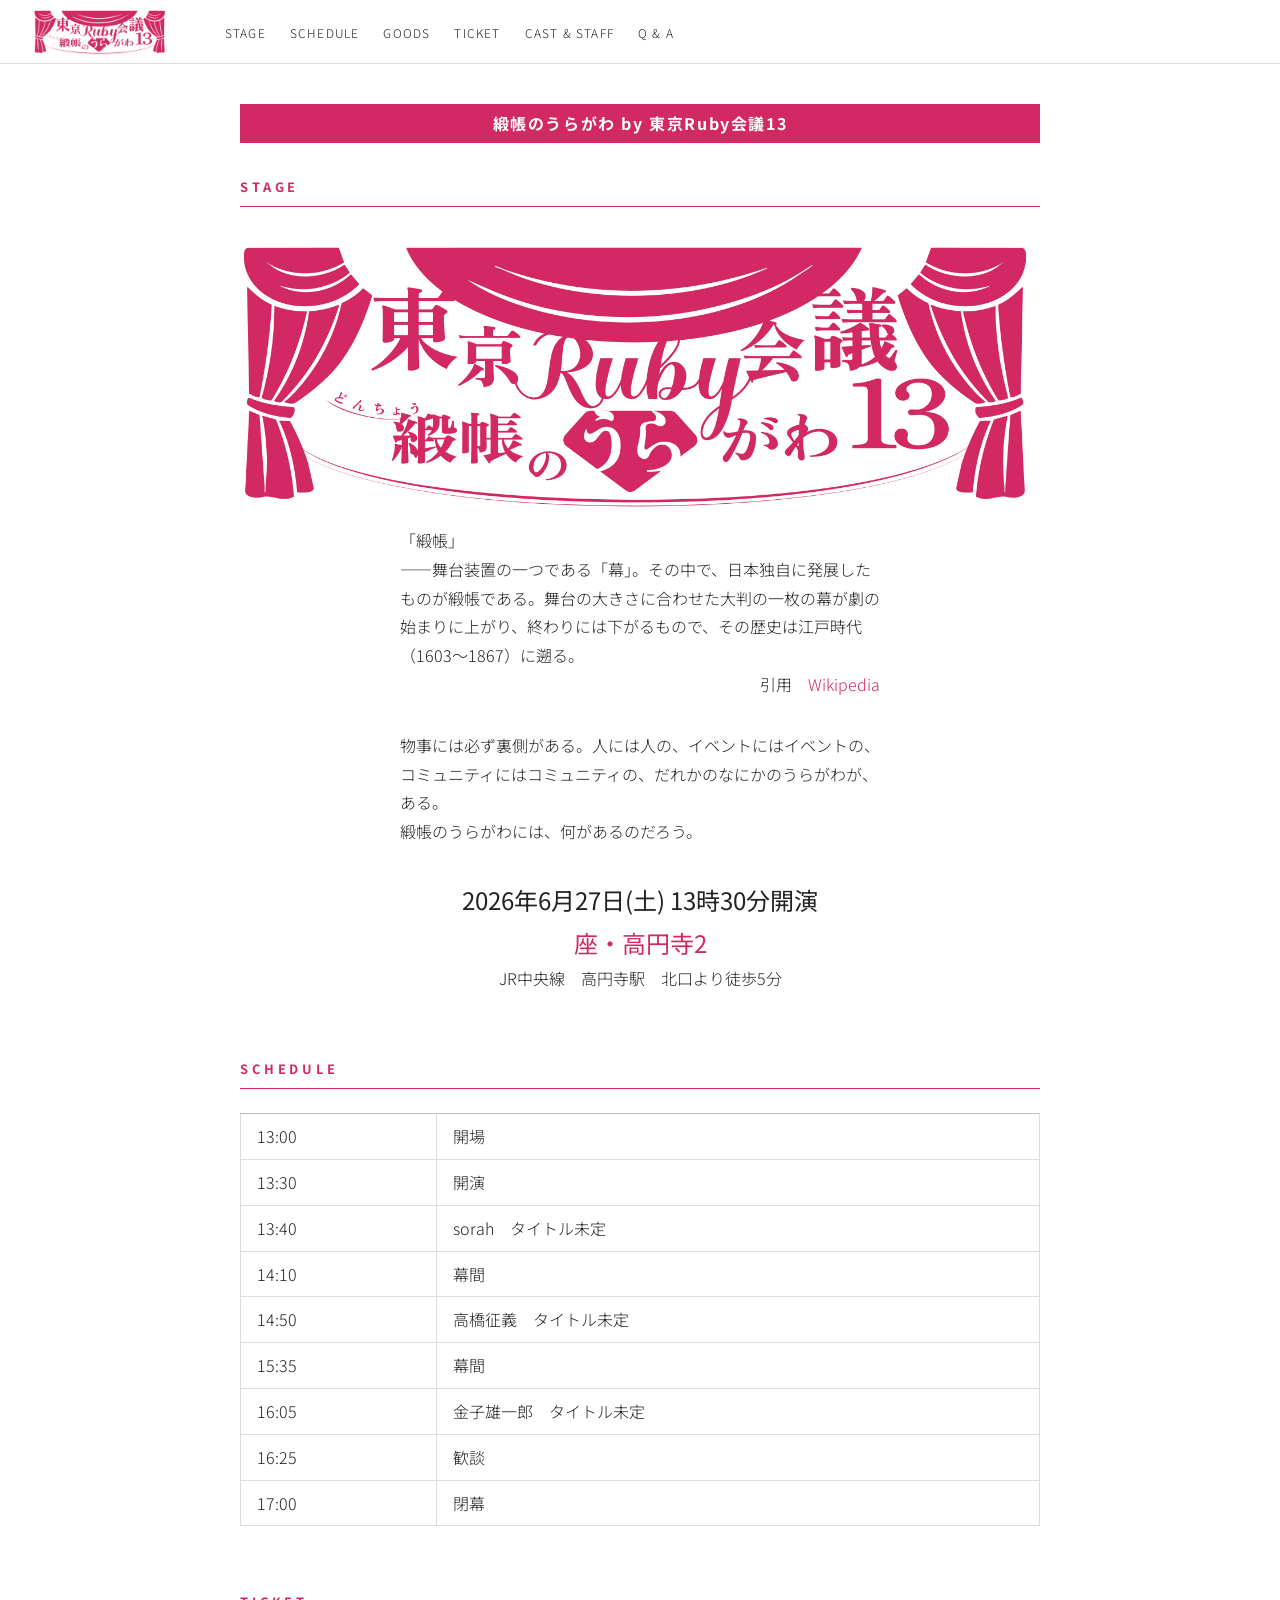
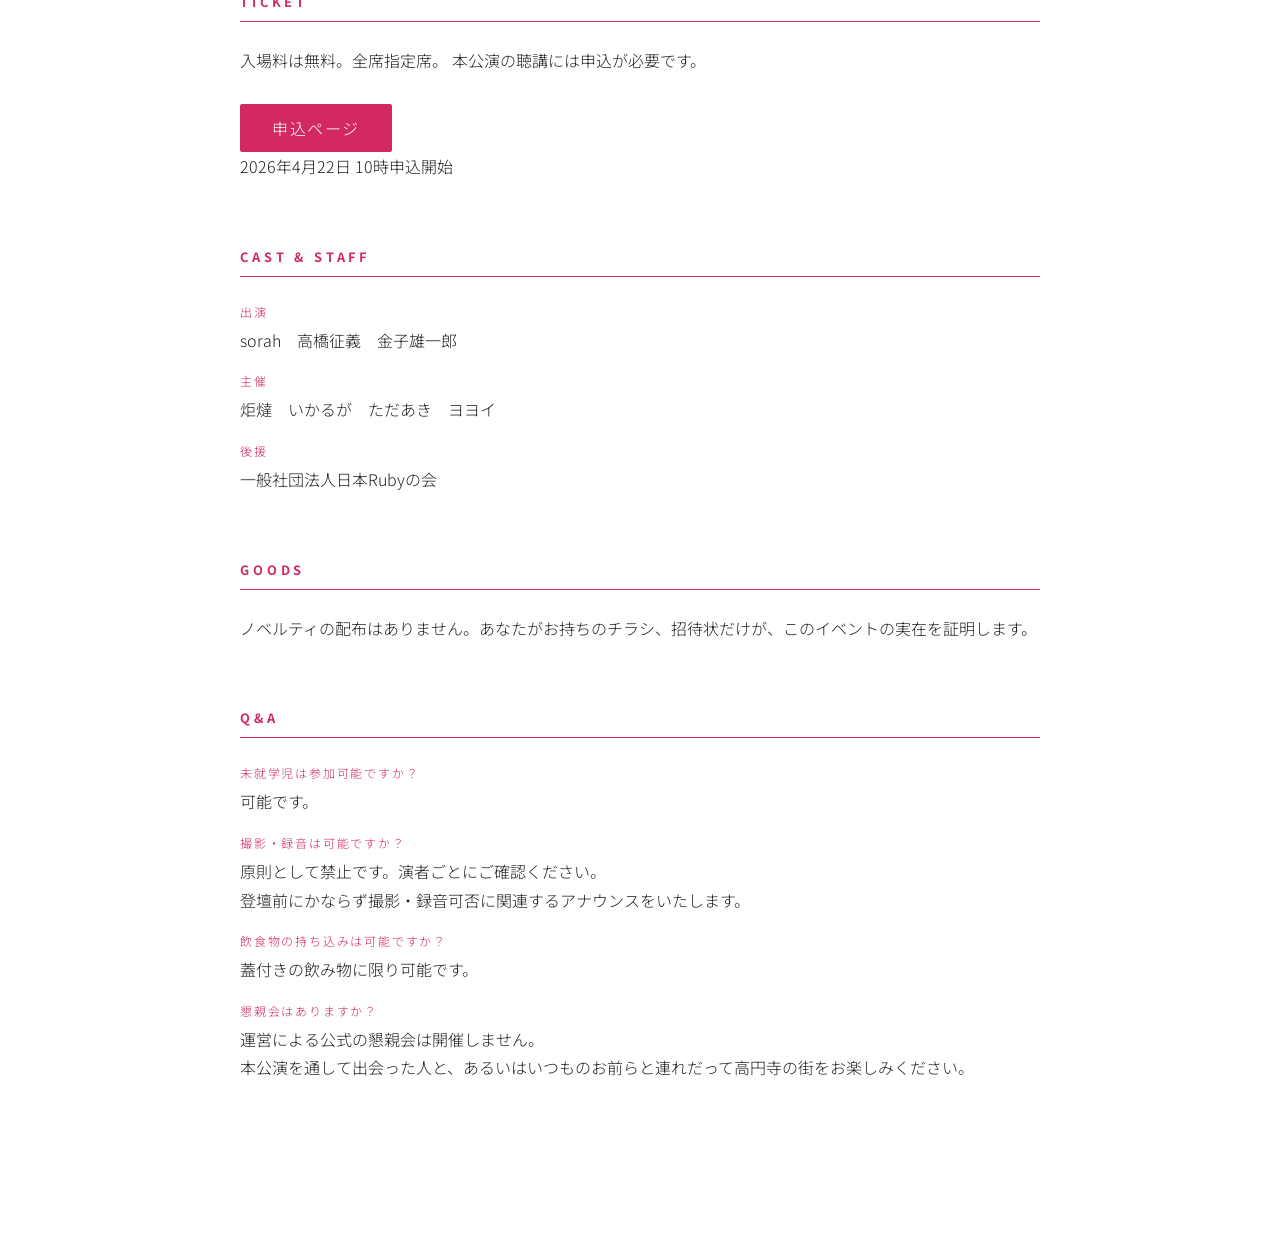
==== index.html @ 90d34770 "ロゴをjpgにして背景色を作る" ====
<!DOCTYPE html>
<html lang="ja">
<head>
  <meta charset="UTF-8">
  <meta name="viewport" content="width=device-width, initial-scale=1.0">
  <title>緞帳のうらがわ | 東京Ruby会議13</title>

  <meta property="og:title" content="東京Ruby会議13">
  <meta property="og:type" content="website">
  <meta property="og:url" content="https://regional.rubykaigi.org/tokyo13/">
  <meta property="og:site_name" content="東京Ruby会議13">
  <meta property="og:image" content="https://regional.rubykaigi.org/tokyo13/img/logo.jpg"/>
  <meta name="twitter:card" content="summary_large_image">
  <meta name="twitter:title" content="東京Ruby会議13">
  <meta name="twitter:image" content="https://regional.rubykaigi.org/tokyo13/img/logo.jpg">

  <link rel="stylesheet" href="https://fonts.googleapis.com/css2?family=Noto+Sans+JP:wght@300;400;700&family=Noto+Serif+JP:wght@300;400;700&family=Zen+Old+Mincho:wght@400;700&display=swap">
  <link rel="stylesheet" href="./css/stylesheet.css">
</head>
<body>
  <div id="global-nav">
    <div>
      <h1><a><img src="./img/logo.jpg"></a></h1>
    </div>
    <nav>
      <ul>
        <li><a href="#stage">STAGE</a></li>
        <li><a href="#schedule">SCHEDULE</a></li>
        <li><a href="#goods">GOODS</a></li>
        <li><a href="#ticket">TICKET</a></li>
        <li><a href="#cast-staff">CAST & STAFF</a></li>
        <li><a href="#qa">Q & A</a></li>
      </ul>
    </nav>
  </div>
  <div id="main-content">
    <article>
      <h1>緞帳のうらがわ by 東京Ruby会議13</h1>
      <section id="stage">
        <h2>STAGE</h2>
        <picture>
          <img src="./img/logo.jpg" alt="東京Ruby会議13は、2026年6月27日、土曜日に行われます。タイトルは「緞帳のうらがわ」。出演者はsorah、金子雄一郎、高橋征義の3名です。開場は13時、開演は13時30分予定。入場無料、自由席、未就学児参加可能。主催は炬燵(sakahukamaki)、いかるが(ikaruga777)、ただあき(torinoko)、ヨヨイ(nhayato)。後援は一般社団法人日本Rubyの会です。本公演の許可のない撮影・録音は固くお断りいたします。SNSにご掲載の場合は、他のお客様に必ずご確認ください。最新情報はhttps://regional.rubykaigi.org/tokyo13/をご確認ください。"></a></h1>
        </picture>
        <p>
          「緞帳」<br>
          ――舞台装置の一つである「幕」。その中で、日本独自に発展したものが緞帳である。舞台の大きさに合わせた大判の一枚の幕が劇の始まりに上がり、終わりには下がるもので、その歴史は江戸時代（1603～1867）に遡る。<br>
          <span class="right">
            引用　<a href="https://ja.wikipedia.org/wiki/%E7%B7%9E%E5%B8%B3" target="_blank">Wikipedia</a>
          </span>
        </p>
        <p>
          物事には必ず裏側がある。人には人の、イベントにはイベントの、コミュニティにはコミュニティの、だれかのなにかのうらがわが、ある。<br>
          緞帳のうらがわには、何があるのだろう。<br>
        </p>
        <p>
          <span class="large center">
            2026年6月27日(土) 13時30分開演<br>
            <a href="https://za-koenji.jp/" target="_blank" rel="noopener noreferrer">座・高円寺2</a>
          </span>
          <span class="center">
            JR中央線　高円寺駅　北口より徒歩5分
          </span>
        </p>
      </section>
      <section id="schedule">
        <h2>SCHEDULE</h2>
        <table>
          <tbody>
            <tr>
              <td>13:00</td><td>開場</td>
            </tr>
            <tr>
              <td>13:30</td><td>開演</td>
            </tr>
            <tr>
              <td>13:40</td><td>sorah　タイトル未定</td>
            </tr>
            <tr>
              <td>14:10</td><td>幕間</td>
            </tr>
            <tr>
              <td>14:50</td><td>高橋征義　タイトル未定</td>
            </tr>
            <tr>
              <td>15:35</td><td>幕間</td>
            </tr>
            <tr>
              <td>16:05</td><td>金子雄一郎　タイトル未定</td>
            </tr>
            <tr>
              <td>16:25</td><td>歓談</td>
            </tr>
            <tr>
              <td>17:00</td><td>閉幕</td>
            </tr>
          </tbody>
        </table>
      </section>
      <section id="ticket">
        <h2>TICKET</h2>
        <p>
          入場料は無料。全席指定席。
          本公演の聴講には申込が必要です。<br>
          <br>
          <a href="https://connpass.com/event/390179/" class="btn-pink">申込ページ</a><br>
          2026年4月22日 10時申込開始<br>
        <p>
      </section>
      <section id="cast-staff">
        <h2>CAST & STAFF</h2>
        <dt>出演</dt>
        <dd>sorah　高橋征義　金子雄一郎</dd>
        <dt>主催</dt>
        <dd>炬燵　いかるが　ただあき　ヨヨイ</dd>
        <dt>後援</dt>
        <dd>一般社団法人日本Rubyの会</dd>
      </section>
      <section id="goods">
        <h2>GOODS</h2>
        <p>
          ノベルティの配布はありません。あなたがお持ちのチラシ、招待状だけが、このイベントの実在を証明します。
      </section>
      <section id="qa">
        <h2>Q&A</h2>
        <dt>未就学児は参加可能ですか？</dt>
        <dd>可能です。</dd>
        <dt>撮影・録音は可能ですか？</dt>
        <dd>
          原則として禁止です。演者ごとにご確認ください。<br>
          登壇前にかならず撮影・録音可否に関連するアナウンスをいたします。
        </dd>
        <dt>飲食物の持ち込みは可能ですか？</dt>
        <dd>蓋付きの飲み物に限り可能です。</dd>
        <dt>懇親会はありますか？</dt>
        <dd>
          運営による公式の懇親会は開催しません。<br>
          本公演を通して出会った人と、あるいはいつものお前らと連れだって高円寺の街をお楽しみください。
        </dd>
      </section>
    </article>
  </body>
</html>
---- css/stylesheet.css ----
/* ===== Base ===== */
*, *::before, *::after {
  box-sizing: border-box;
}

body {
  padding-top: 4rem;
  background-color: #fff;
  color: #222;
  font-family: 'Noto Sans JP', sans-serif;
  font-weight: 300;
  line-height: 1.8;
}

a {
  color: #d22965;
  text-decoration: none;
}

a:hover {
  text-decoration: underline;
}

/* ===== Global Nav ===== */
#global-nav {
  position: fixed;
  top: 0;
  left: 0;
  width: 100%;
  z-index: 100;
  background: #fff;
  display: flex;
  align-items: center;
  padding: 0 1.5rem;
  height: 4rem;
  border-bottom: 1px solid #ddd;
}

#global-nav h1 {
  margin: 0;
  font-size: 1rem;
}

#global-nav h1 a {
  display: block;
  background: #fff;
  padding: 0.3rem 0.6rem;
  border-radius: 4px;
}

#global-nav img {
  height: 3rem;
  display: block;
}

#global-nav nav {
  margin-left: 3rem;
}

#global-nav nav ul {
  list-style: none;
  display: flex;
  gap: 1.5rem;
  margin: 0;
  padding: 0;
}

#global-nav nav ul li a {
  color: #222;
  font-size: 0.75rem;
  letter-spacing: 0.1em;
  transition: color 0.2s;
}

#global-nav nav ul li a:hover {
  color: #d22965;
  text-decoration: none;
}

/* ===== Main Content ===== */
#main-content {
  width: 90%;
  max-width: 800px;
  margin: 0 auto;
  padding-bottom: 6rem;
}

#main-content > article > h1 {
  font-family: 'Noto Sans JP', sans-serif;
  font-size: 1rem;
  font-weight: 700;
  text-align: center;
  margin: 2rem 0 2rem;
  letter-spacing: 0.1em;
  background: #d22965;
  color: #fff;
  padding: 5px;
  white-space: nowrap;
  display: flex;
  justify-content: center;
  align-items: center;
}

/* ===== Section headings ===== */
#main-content section {
  margin-bottom: 4rem;
  scroll-margin-top: 5rem;
}

#main-content section h2 {
  font-size: 0.8rem;
  letter-spacing: 0.3em;
  color: #d22965;
  border-bottom: 1px solid #d22965;
  padding-bottom: 0.5rem;
  margin-bottom: 1.5rem;
}

/* ===== Utility ===== */
.large {
  font-size: 1.5rem;
  font-weight: 400;
  display: block;
}

.center {
  display: block;
  text-align: center;
}

.right {
  display: block;
  text-align: right;
}

.btn-pink {
  display: inline-block;
  background: #d22965;
  color: #fff;
  padding: 0.6rem 2rem;
  border-radius: 2px;
  letter-spacing: 0.1em;
  text-decoration: none;
}

.btn-pink:hover {
  background: #d22965;
  text-decoration: none;
}

/* ===== Stage section ===== */
#stage p {
  text-align: left;
  width: 60%;
  margin: 0 auto 2rem;
}

/* ===== Section image ===== */
#main-content section img {
  width: 100%;
}

/* ===== Table ===== */
#main-content table {
  border-collapse: collapse;
  width: 100%;
}

#main-content table td,
#main-content table th {
  border: 1px solid #ddd;
  padding: 0.5rem 1rem;
}

#main-content table tr:first-child td,
#main-content table tr:first-child th {
  border-top: 1px solid #bbb;
}

/* ===== dt / dd ===== */
#main-content dt {
  font-size: 0.75rem;
  letter-spacing: 0.15em;
  color: #d22965;
  margin-top: 1rem;
}

#main-content dd {
  margin: 0.2rem 0 0 0;
}

/* ===== Legacy classes (unused but kept) ===== */
.main-image {
  height: 80vh;
  min-width: 50%;
}

.wrap {
  display: flex;
  justify-content: center;
  align-items: center;
}

.content {
  max-width: 600px;
}

/* ===== Mobile ===== */
@media screen and (max-width: 600px) {
  #global-nav nav {
    display: none;
  }

  #main-content > article > h1 {
    font-size: 0.85rem;
    white-space: normal;
  }

  #stage p {
    width: 100%;
  }

  .wrap {
    display: block;
  }

  .main-image {
    width: 80vw;
    height: auto;
  }
}
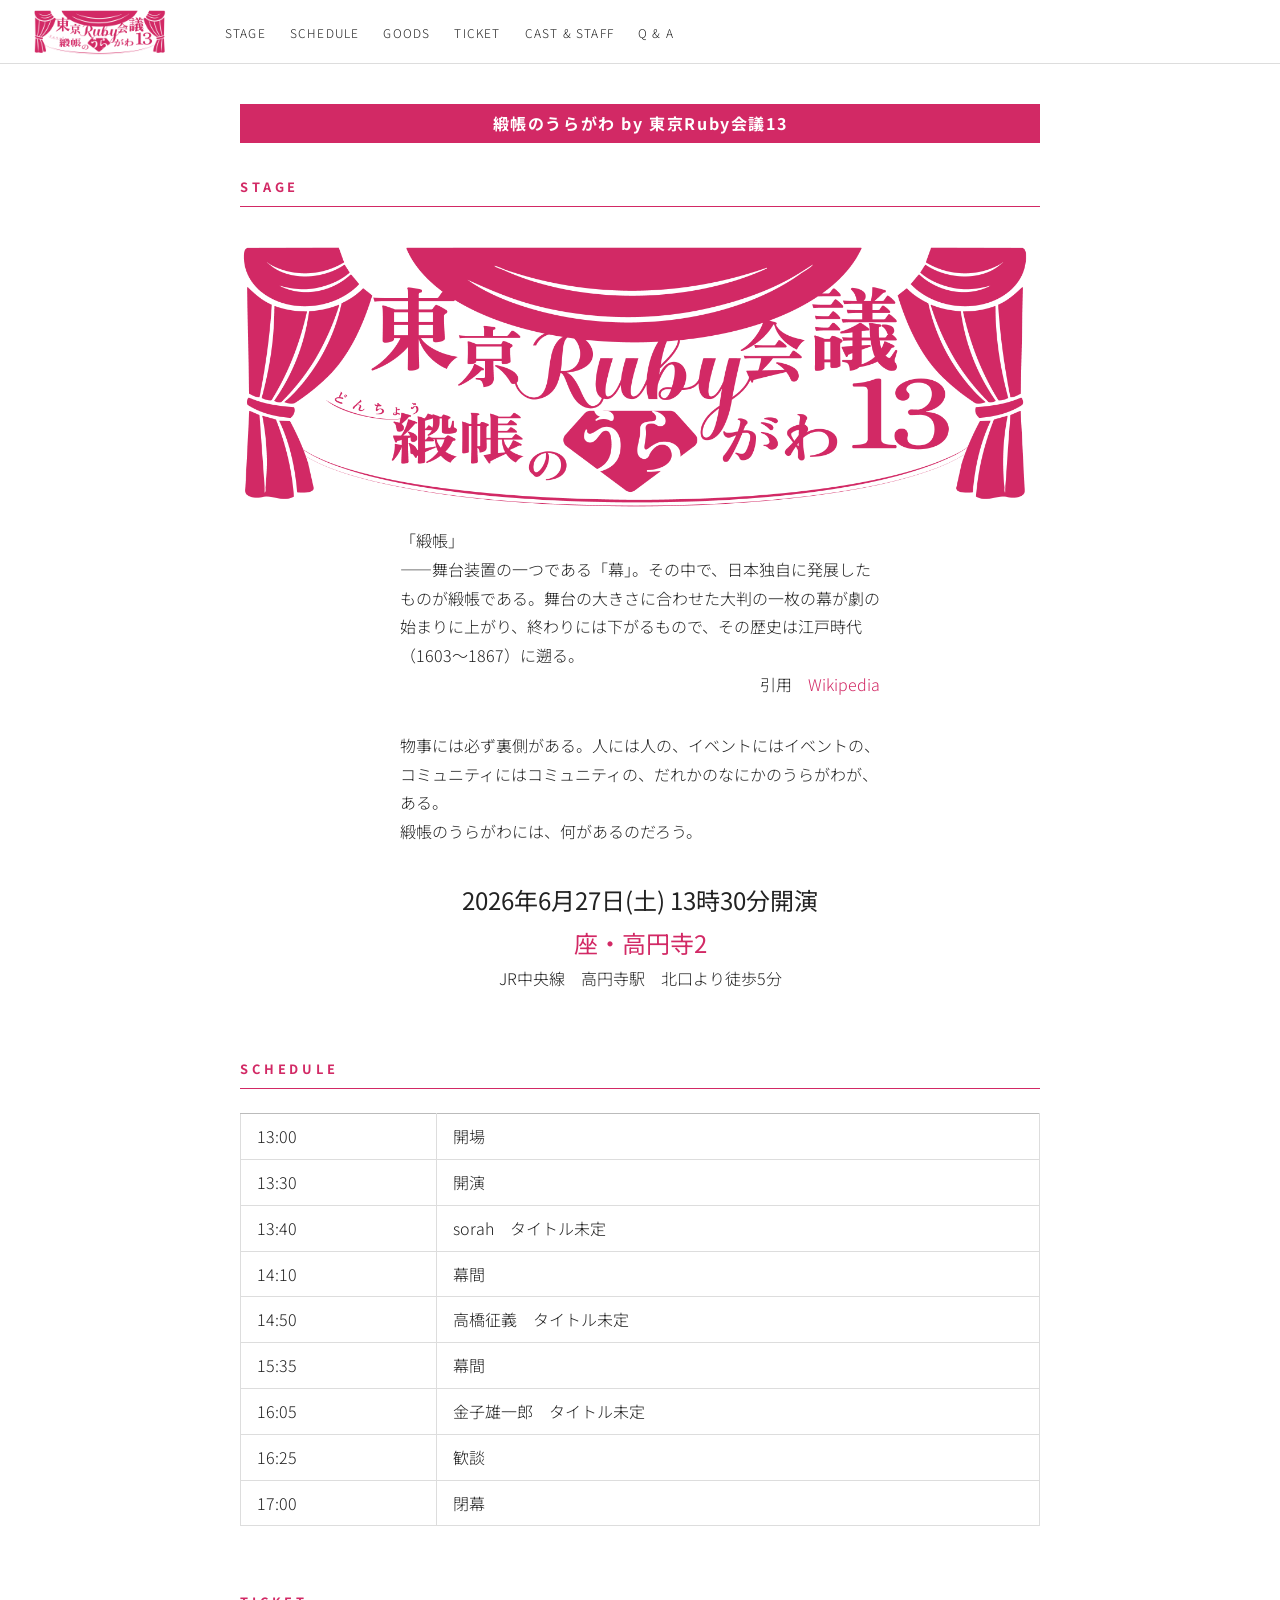
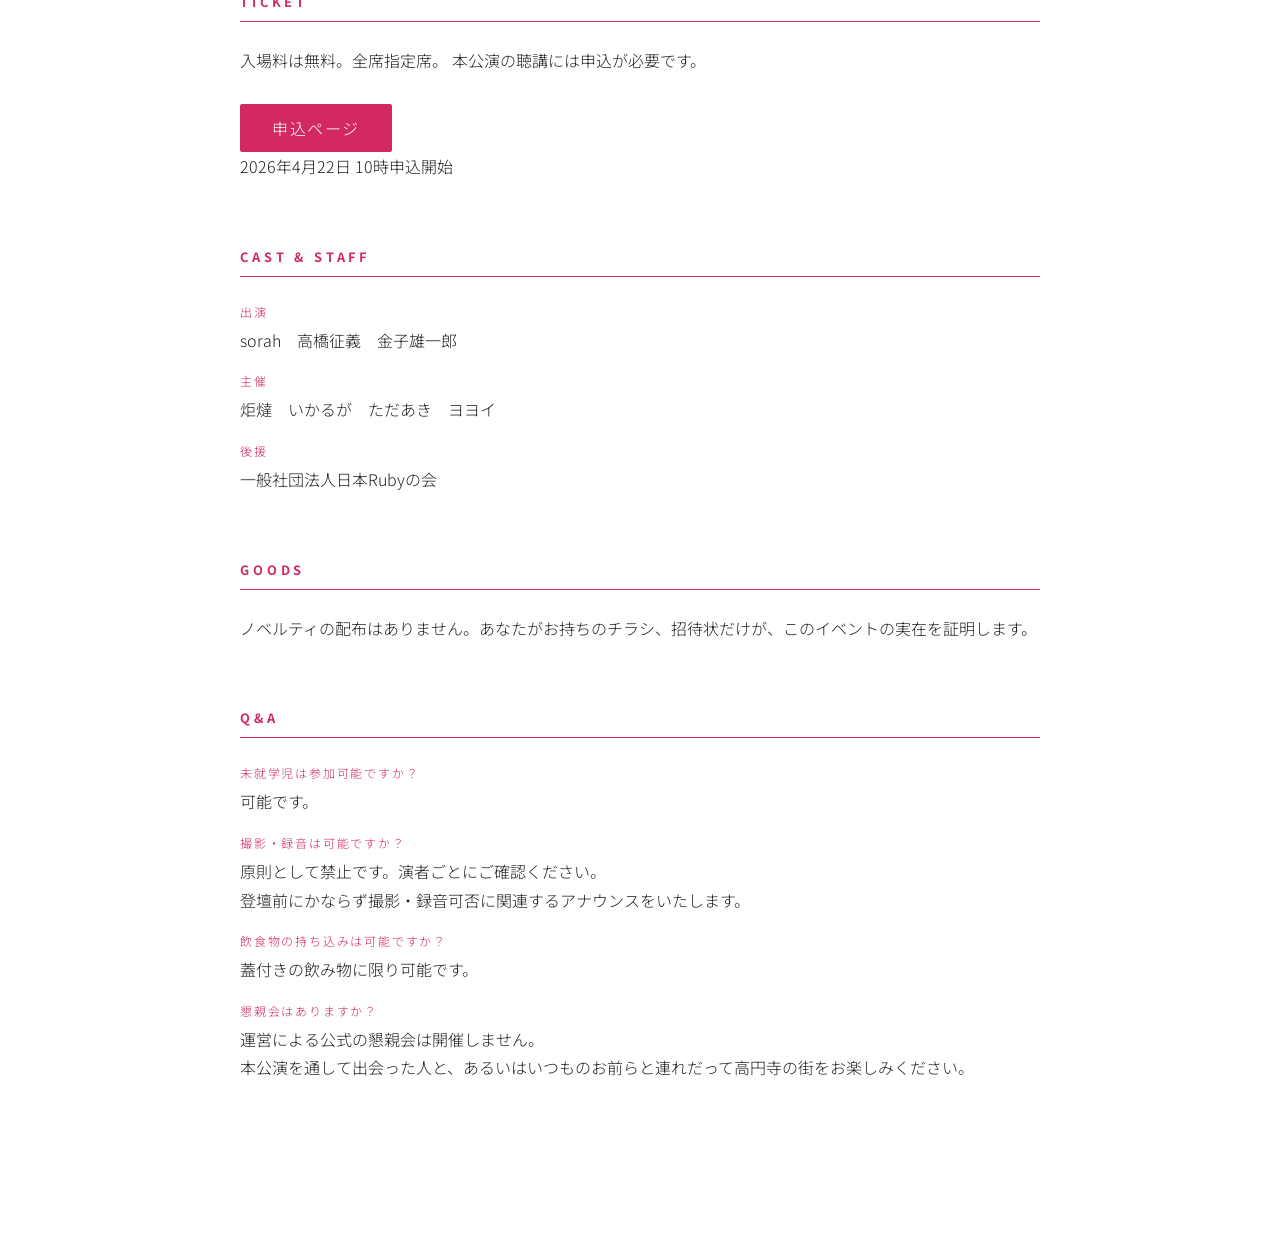
==== commit 9471247b: "logo.jpgはlogo.pngに戻す" ====
--- a/index.html
+++ b/index.html
@@ -9,10 +9,10 @@
   <meta property="og:type" content="website">
   <meta property="og:url" content="https://regional.rubykaigi.org/tokyo13/">
   <meta property="og:site_name" content="東京Ruby会議13">
-  <meta property="og:image" content="https://regional.rubykaigi.org/tokyo13/img/logo.jpg"/>
+  <meta property="og:image" content="https://regional.rubykaigi.org/tokyo13/img/ogp.jpg"/>
   <meta name="twitter:card" content="summary_large_image">
   <meta name="twitter:title" content="東京Ruby会議13">
-  <meta name="twitter:image" content="https://regional.rubykaigi.org/tokyo13/img/logo.jpg">
+  <meta name="twitter:image" content="https://regional.rubykaigi.org/tokyo13/img/ogp.jpg">
 
   <link rel="stylesheet" href="https://fonts.googleapis.com/css2?family=Noto+Sans+JP:wght@300;400;700&family=Noto+Serif+JP:wght@300;400;700&family=Zen+Old+Mincho:wght@400;700&display=swap">
   <link rel="stylesheet" href="./css/stylesheet.css">
@@ -20,7 +20,7 @@
 <body>
   <div id="global-nav">
     <div>
-      <h1><a><img src="./img/logo.jpg"></a></h1>
+      <h1><a><img src="./img/logo.png"></a></h1>
     </div>
     <nav>
       <ul>
@@ -39,7 +39,7 @@
       <section id="stage">
         <h2>STAGE</h2>
         <picture>
-          <img src="./img/logo.jpg" alt="東京Ruby会議13は、2026年6月27日、土曜日に行われます。タイトルは「緞帳のうらがわ」。出演者はsorah、金子雄一郎、高橋征義の3名です。開場は13時、開演は13時30分予定。入場無料、自由席、未就学児参加可能。主催は炬燵(sakahukamaki)、いかるが(ikaruga777)、ただあき(torinoko)、ヨヨイ(nhayato)。後援は一般社団法人日本Rubyの会です。本公演の許可のない撮影・録音は固くお断りいたします。SNSにご掲載の場合は、他のお客様に必ずご確認ください。最新情報はhttps://regional.rubykaigi.org/tokyo13/をご確認ください。"></a></h1>
+          <img src="./img/logo.png" alt="東京Ruby会議13は、2026年6月27日、土曜日に行われます。タイトルは「緞帳のうらがわ」。出演者はsorah、金子雄一郎、高橋征義の3名です。開場は13時、開演は13時30分予定。入場無料、自由席、未就学児参加可能。主催は炬燵(sakahukamaki)、いかるが(ikaruga777)、ただあき(torinoko)、ヨヨイ(nhayato)。後援は一般社団法人日本Rubyの会です。本公演の許可のない撮影・録音は固くお断りいたします。SNSにご掲載の場合は、他のお客様に必ずご確認ください。最新情報はhttps://regional.rubykaigi.org/tokyo13/をご確認ください。"></a></h1>
         </picture>
         <p>
           「緞帳」<br>
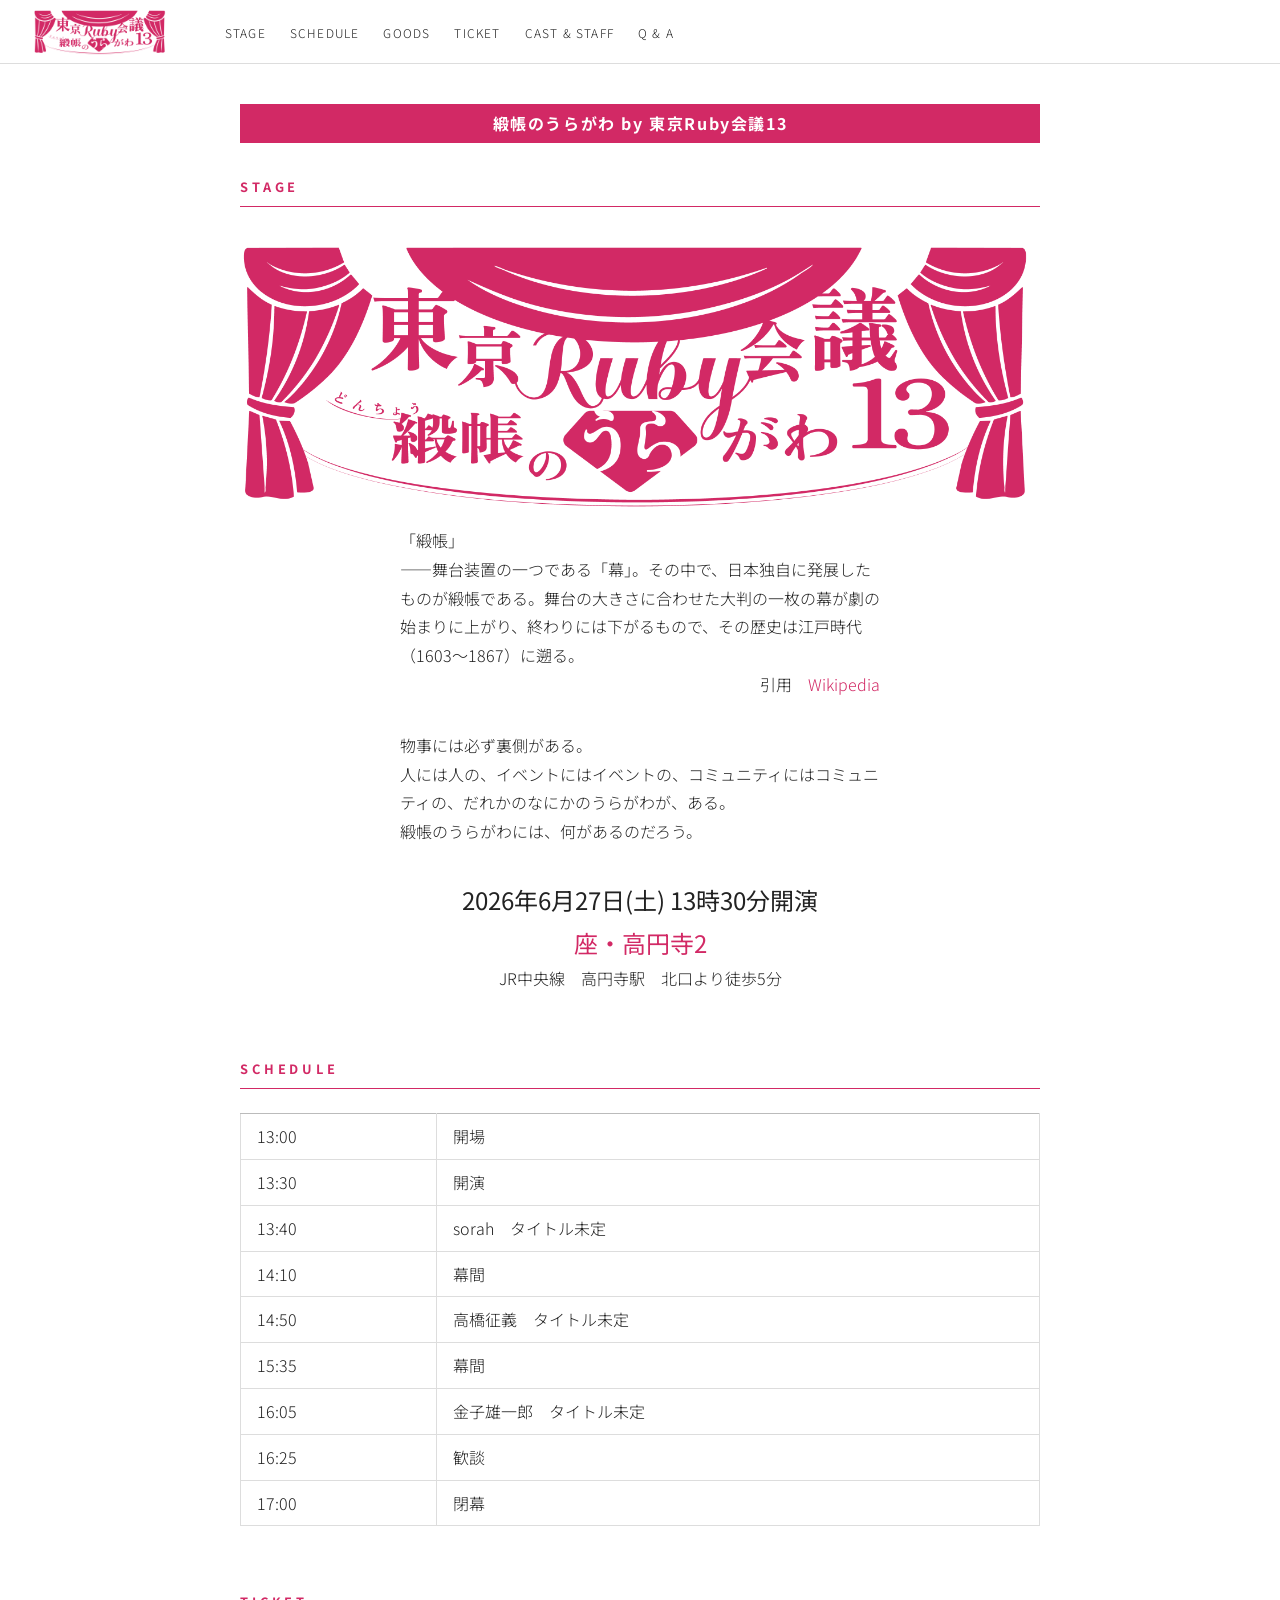
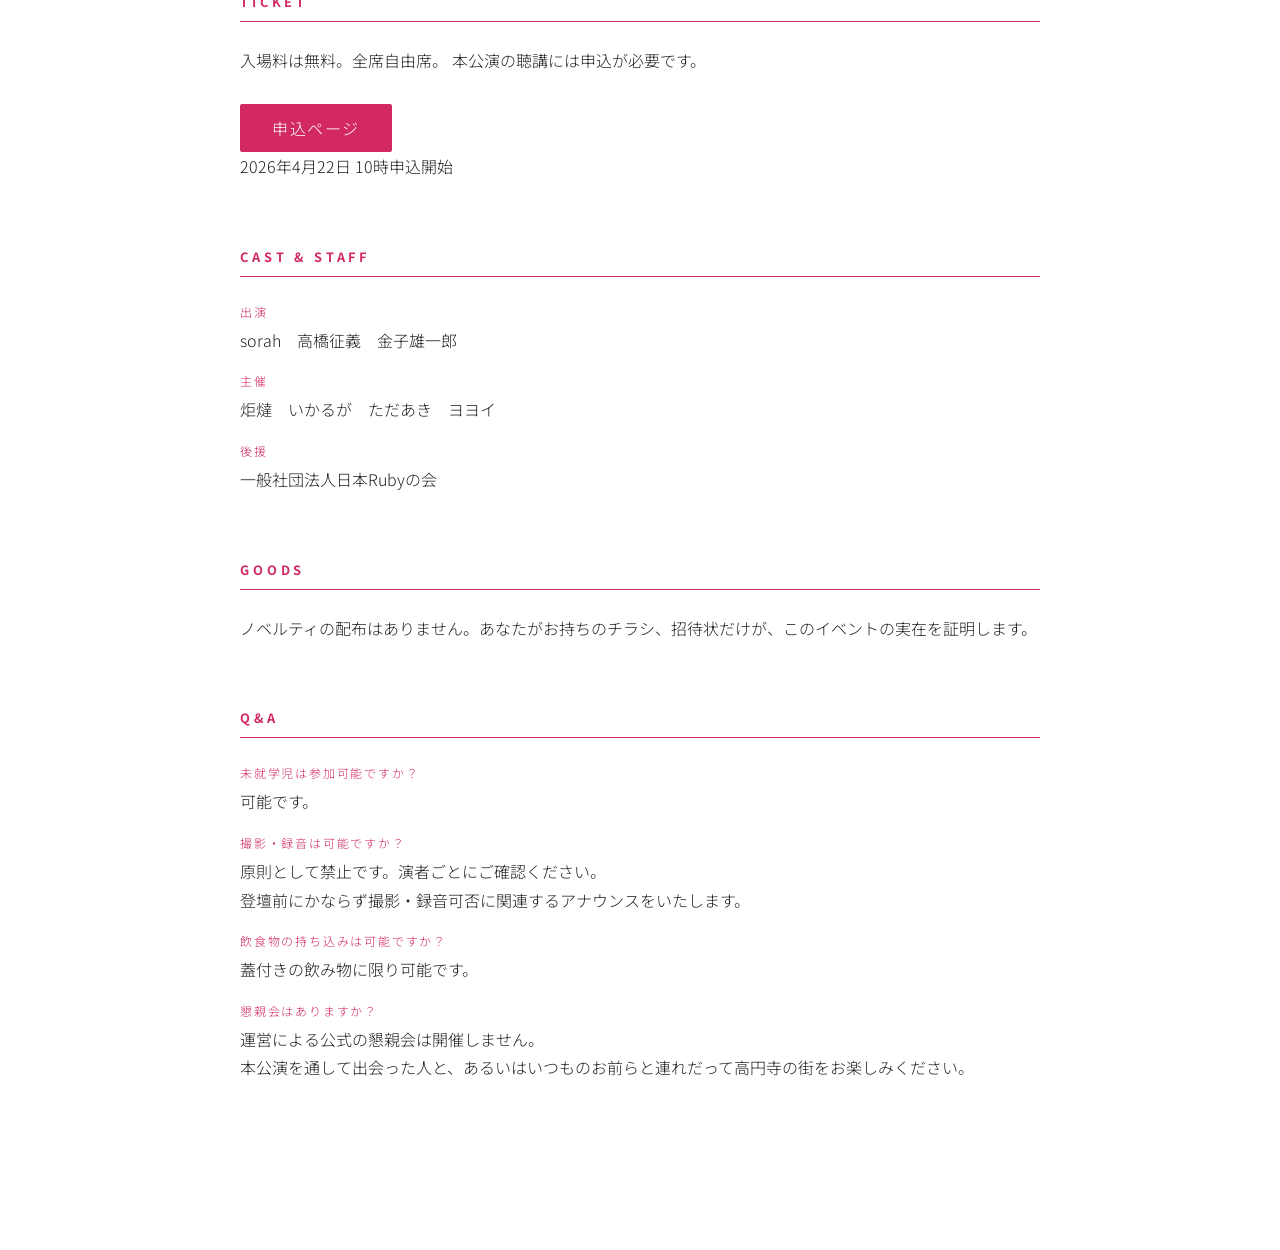
==== commit d06385c5: "指定席じゃない" ====
--- a/index.html
+++ b/index.html
@@ -49,7 +49,8 @@
           </span>
         </p>
         <p>
-          物事には必ず裏側がある。人には人の、イベントにはイベントの、コミュニティにはコミュニティの、だれかのなにかのうらがわが、ある。<br>
+	物事には必ず裏側がある。<br>
+	人には人の、イベントにはイベントの、コミュニティにはコミュニティの、だれかのなにかのうらがわが、ある。<br>
           緞帳のうらがわには、何があるのだろう。<br>
         </p>
         <p>
@@ -99,7 +100,7 @@
       <section id="ticket">
         <h2>TICKET</h2>
         <p>
-          入場料は無料。全席指定席。
+          入場料は無料。全席自由席。
           本公演の聴講には申込が必要です。<br>
           <br>
           <a href="https://connpass.com/event/390179/" class="btn-pink">申込ページ</a><br>
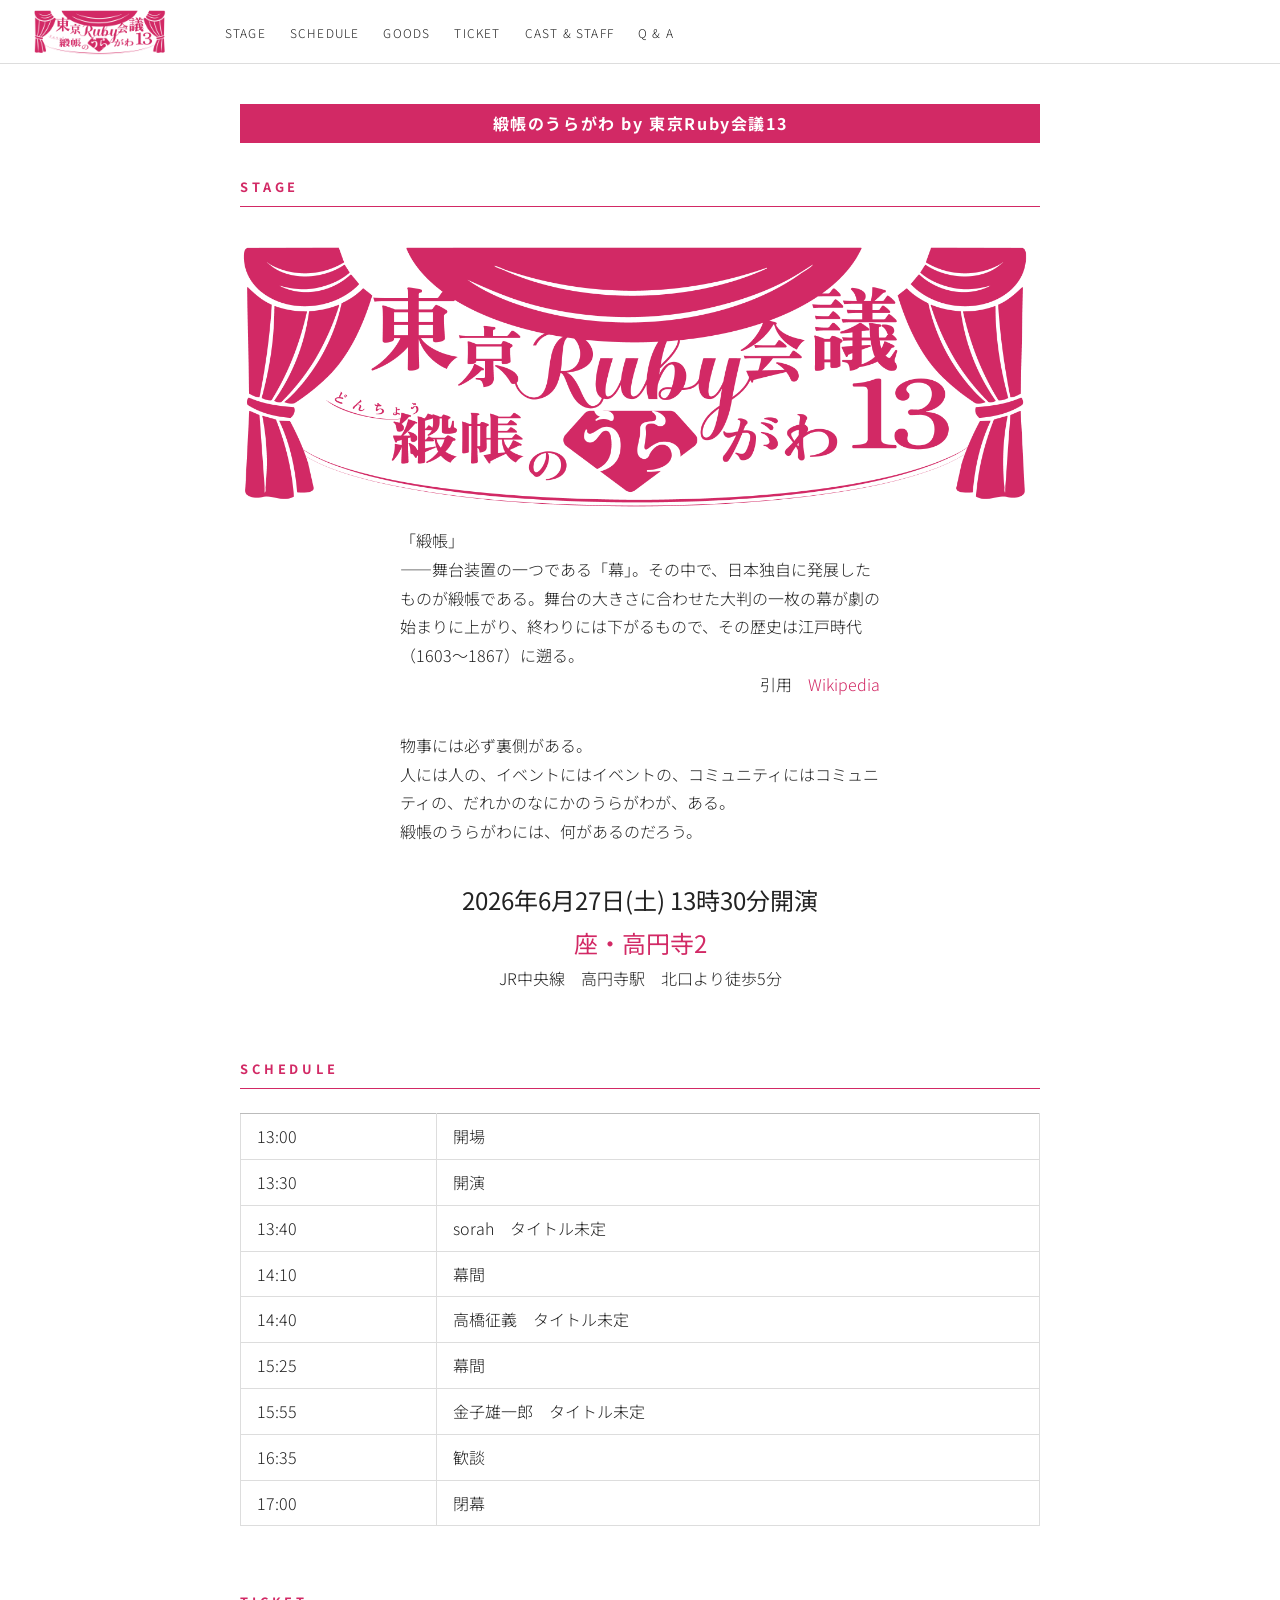
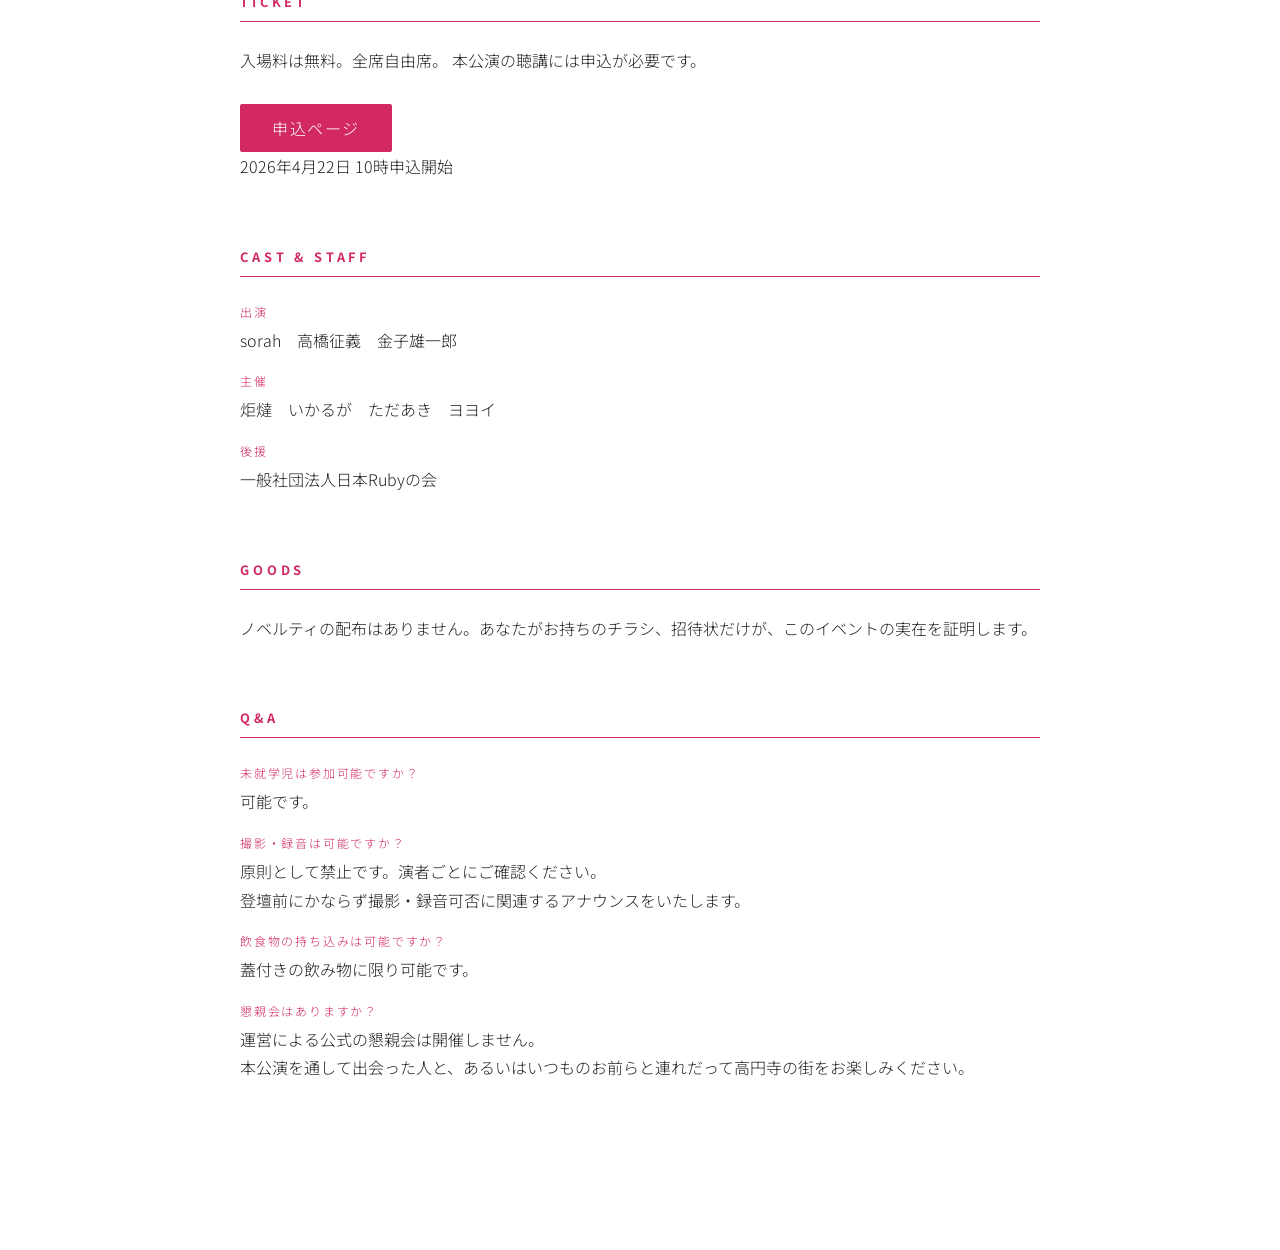
==== commit 6d4814a8: "update timetable" ====
--- a/index.html
+++ b/index.html
@@ -80,16 +80,16 @@
               <td>14:10</td><td>幕間</td>
             </tr>
             <tr>
-              <td>14:50</td><td>高橋征義　タイトル未定</td>
+              <td>14:40</td><td>高橋征義　タイトル未定</td>
             </tr>
             <tr>
-              <td>15:35</td><td>幕間</td>
+              <td>15:25</td><td>幕間</td>
             </tr>
             <tr>
-              <td>16:05</td><td>金子雄一郎　タイトル未定</td>
+              <td>15:55</td><td>金子雄一郎　タイトル未定</td>
             </tr>
             <tr>
-              <td>16:25</td><td>歓談</td>
+              <td>16:35</td><td>歓談</td>
             </tr>
             <tr>
               <td>17:00</td><td>閉幕</td>
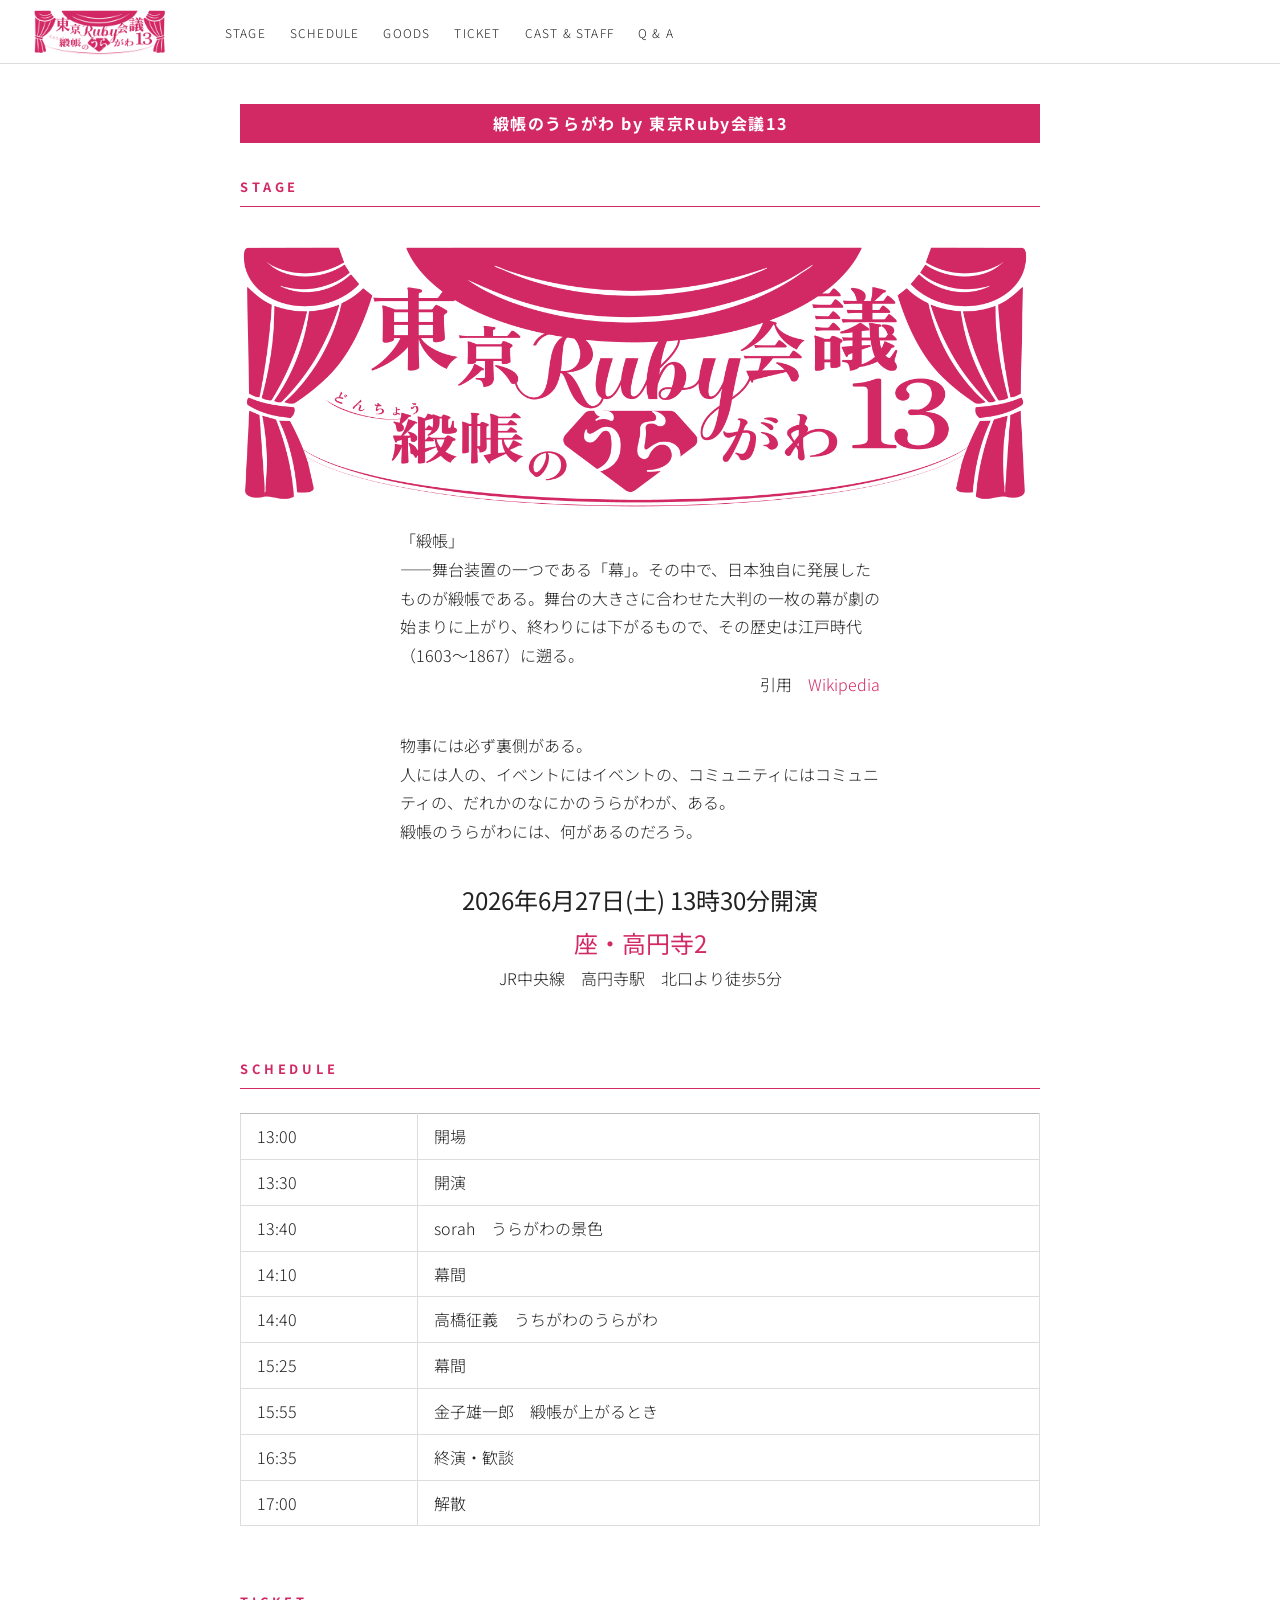
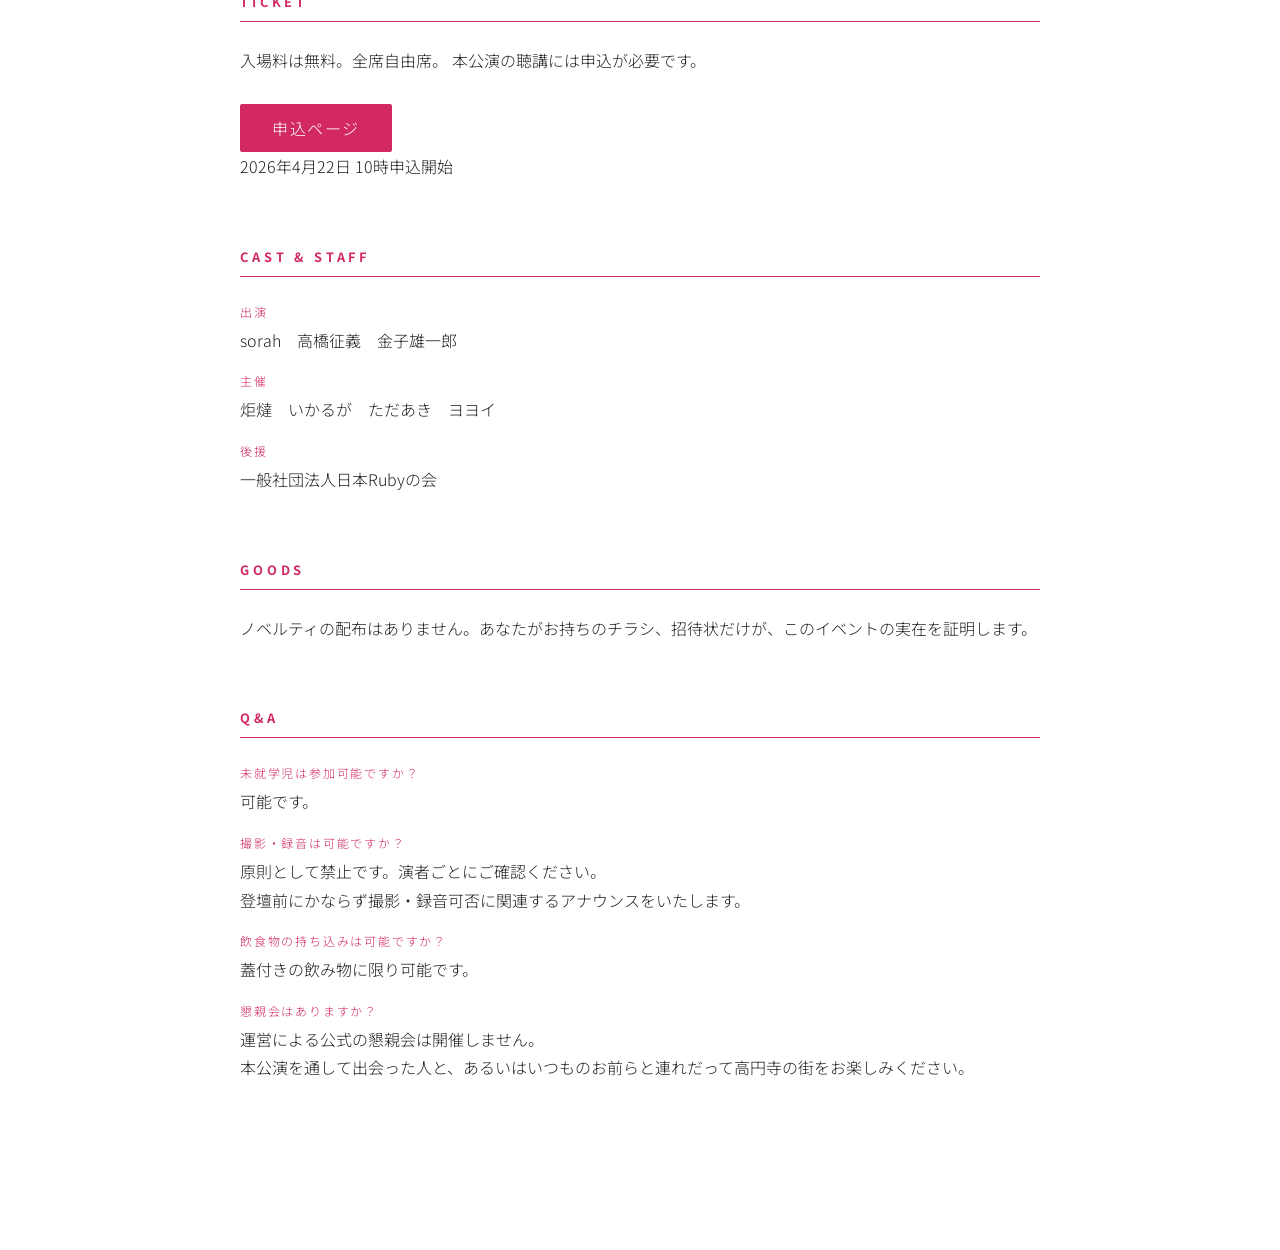
==== commit 2061306a: "タイムテーブル直す" ====
--- a/index.html
+++ b/index.html
@@ -74,25 +74,25 @@
               <td>13:30</td><td>開演</td>
             </tr>
             <tr>
-              <td>13:40</td><td>sorah　タイトル未定</td>
+              <td>13:40</td><td>sorah　うらがわの景色</td>
             </tr>
             <tr>
               <td>14:10</td><td>幕間</td>
             </tr>
             <tr>
-              <td>14:40</td><td>高橋征義　タイトル未定</td>
+              <td>14:40</td><td>高橋征義　うちがわのうらがわ</td>
             </tr>
             <tr>
               <td>15:25</td><td>幕間</td>
             </tr>
             <tr>
-              <td>15:55</td><td>金子雄一郎　タイトル未定</td>
+              <td>15:55</td><td>金子雄一郎　緞帳が上がるとき</td>
             </tr>
             <tr>
-              <td>16:35</td><td>歓談</td>
+              <td>16:35</td><td>終演・歓談</td>
             </tr>
             <tr>
-              <td>17:00</td><td>閉幕</td>
+              <td>17:00</td><td>解散</td>
             </tr>
           </tbody>
         </table>
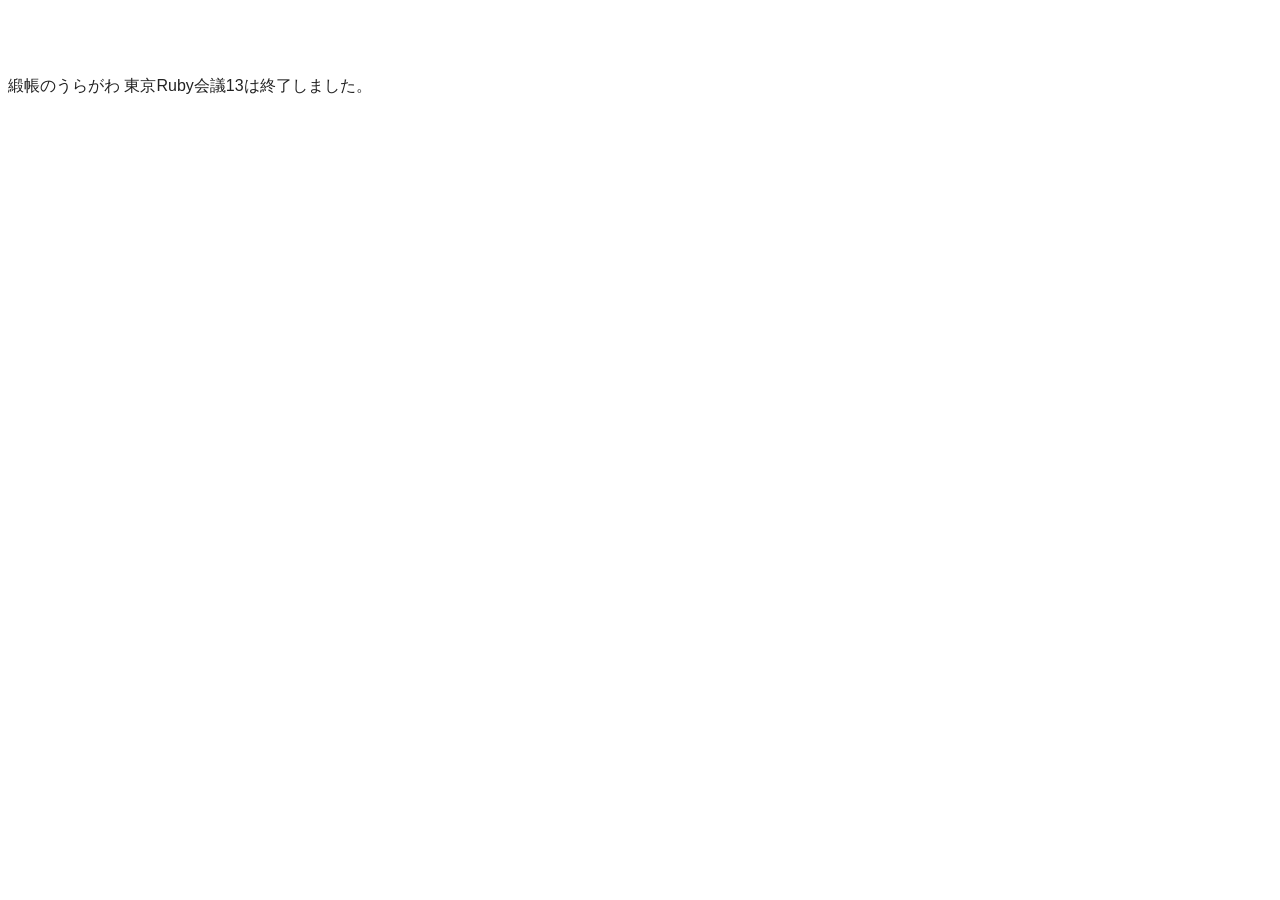
==== commit 4679c87b: "終了告知ページ" ====
--- a/index.html
+++ b/index.html
@@ -9,135 +9,19 @@
   <meta property="og:type" content="website">
   <meta property="og:url" content="https://regional.rubykaigi.org/tokyo13/">
   <meta property="og:site_name" content="東京Ruby会議13">
-  <meta property="og:image" content="https://regional.rubykaigi.org/tokyo13/img/ogp.jpg"/>
+  <meta property="og:image" content="https://regional.rubykaigi.org/tokyo13/past/img/ogp.png"/>
   <meta name="twitter:card" content="summary_large_image">
   <meta name="twitter:title" content="東京Ruby会議13">
-  <meta name="twitter:image" content="https://regional.rubykaigi.org/tokyo13/img/ogp.jpg">
-
-  <link rel="stylesheet" href="https://fonts.googleapis.com/css2?family=Noto+Sans+JP:wght@300;400;700&family=Noto+Serif+JP:wght@300;400;700&family=Zen+Old+Mincho:wght@400;700&display=swap">
+  <meta name="twitter:image" content="https://regional.rubykaigi.org/tokyo13/past/img/ogp.png">
   <link rel="stylesheet" href="./css/stylesheet.css">
+  <style>
+    a {
+      color: transparent;
+    }
+  </style>
 </head>
 <body>
-  <div id="global-nav">
-    <div>
-      <h1><a><img src="./img/logo.png"></a></h1>
-    </div>
-    <nav>
-      <ul>
-        <li><a href="#stage">STAGE</a></li>
-        <li><a href="#schedule">SCHEDULE</a></li>
-        <li><a href="#goods">GOODS</a></li>
-        <li><a href="#ticket">TICKET</a></li>
-        <li><a href="#cast-staff">CAST & STAFF</a></li>
-        <li><a href="#qa">Q & A</a></li>
-      </ul>
-    </nav>
-  </div>
-  <div id="main-content">
-    <article>
-      <h1>緞帳のうらがわ by 東京Ruby会議13</h1>
-      <section id="stage">
-        <h2>STAGE</h2>
-        <picture>
-          <img src="./img/logo.png" alt="東京Ruby会議13は、2026年6月27日、土曜日に行われます。タイトルは「緞帳のうらがわ」。出演者はsorah、金子雄一郎、高橋征義の3名です。開場は13時、開演は13時30分予定。入場無料、自由席、未就学児参加可能。主催は炬燵(sakahukamaki)、いかるが(ikaruga777)、ただあき(torinoko)、ヨヨイ(nhayato)。後援は一般社団法人日本Rubyの会です。本公演の許可のない撮影・録音は固くお断りいたします。SNSにご掲載の場合は、他のお客様に必ずご確認ください。最新情報はhttps://regional.rubykaigi.org/tokyo13/をご確認ください。"></a></h1>
-        </picture>
-        <p>
-          「緞帳」<br>
-          ――舞台装置の一つである「幕」。その中で、日本独自に発展したものが緞帳である。舞台の大きさに合わせた大判の一枚の幕が劇の始まりに上がり、終わりには下がるもので、その歴史は江戸時代（1603～1867）に遡る。<br>
-          <span class="right">
-            引用　<a href="https://ja.wikipedia.org/wiki/%E7%B7%9E%E5%B8%B3" target="_blank">Wikipedia</a>
-          </span>
-        </p>
-        <p>
-	物事には必ず裏側がある。<br>
-	人には人の、イベントにはイベントの、コミュニティにはコミュニティの、だれかのなにかのうらがわが、ある。<br>
-          緞帳のうらがわには、何があるのだろう。<br>
-        </p>
-        <p>
-          <span class="large center">
-            2026年6月27日(土) 13時30分開演<br>
-            <a href="https://za-koenji.jp/" target="_blank" rel="noopener noreferrer">座・高円寺2</a>
-          </span>
-          <span class="center">
-            JR中央線　高円寺駅　北口より徒歩5分
-          </span>
-        </p>
-      </section>
-      <section id="schedule">
-        <h2>SCHEDULE</h2>
-        <table>
-          <tbody>
-            <tr>
-              <td>13:00</td><td>開場</td>
-            </tr>
-            <tr>
-              <td>13:30</td><td>開演</td>
-            </tr>
-            <tr>
-              <td>13:40</td><td>sorah　うらがわの景色</td>
-            </tr>
-            <tr>
-              <td>14:10</td><td>幕間</td>
-            </tr>
-            <tr>
-              <td>14:40</td><td>高橋征義　うちがわのうらがわ</td>
-            </tr>
-            <tr>
-              <td>15:25</td><td>幕間</td>
-            </tr>
-            <tr>
-              <td>15:55</td><td>金子雄一郎　緞帳が上がるとき</td>
-            </tr>
-            <tr>
-              <td>16:35</td><td>終演・歓談</td>
-            </tr>
-            <tr>
-              <td>17:00</td><td>解散</td>
-            </tr>
-          </tbody>
-        </table>
-      </section>
-      <section id="ticket">
-        <h2>TICKET</h2>
-        <p>
-          入場料は無料。全席自由席。
-          本公演の聴講には申込が必要です。<br>
-          <br>
-          <a href="https://connpass.com/event/390179/" class="btn-pink">申込ページ</a><br>
-          2026年4月22日 10時申込開始<br>
-        <p>
-      </section>
-      <section id="cast-staff">
-        <h2>CAST & STAFF</h2>
-        <dt>出演</dt>
-        <dd>sorah　高橋征義　金子雄一郎</dd>
-        <dt>主催</dt>
-        <dd>炬燵　いかるが　ただあき　ヨヨイ</dd>
-        <dt>後援</dt>
-        <dd>一般社団法人日本Rubyの会</dd>
-      </section>
-      <section id="goods">
-        <h2>GOODS</h2>
-        <p>
-          ノベルティの配布はありません。あなたがお持ちのチラシ、招待状だけが、このイベントの実在を証明します。
-      </section>
-      <section id="qa">
-        <h2>Q&A</h2>
-        <dt>未就学児は参加可能ですか？</dt>
-        <dd>可能です。</dd>
-        <dt>撮影・録音は可能ですか？</dt>
-        <dd>
-          原則として禁止です。演者ごとにご確認ください。<br>
-          登壇前にかならず撮影・録音可否に関連するアナウンスをいたします。
-        </dd>
-        <dt>飲食物の持ち込みは可能ですか？</dt>
-        <dd>蓋付きの飲み物に限り可能です。</dd>
-        <dt>懇親会はありますか？</dt>
-        <dd>
-          運営による公式の懇親会は開催しません。<br>
-          本公演を通して出会った人と、あるいはいつものお前らと連れだって高円寺の街をお楽しみください。
-        </dd>
-      </section>
-    </article>
-  </body>
+  緞帳のうらがわ 東京Ruby会議13は終了しました。<br>
+
+  <a href="./past/index.html">当日まで見ていたページはこちら</a>
 </html>
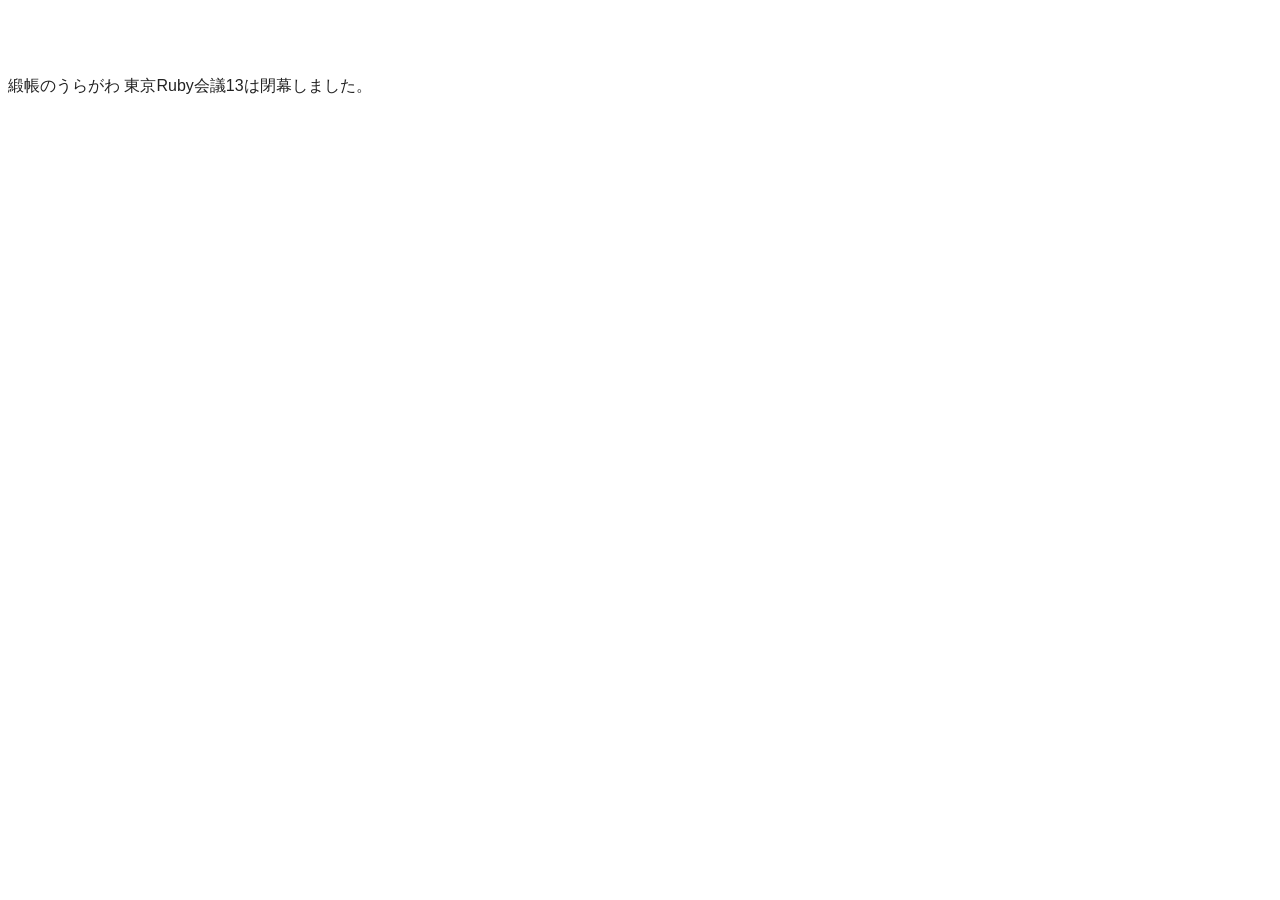
==== commit f8268fd3: "end -> endmark" ====
--- a/index.html
+++ b/index.html
@@ -21,7 +21,7 @@
   </style>
 </head>
 <body>
-  緞帳のうらがわ 東京Ruby会議13は終了しました。<br>
+  緞帳のうらがわ 東京Ruby会議13は閉幕しました。<br>
 
   <a href="./past/index.html">当日まで見ていたページはこちら</a>
 </html>
